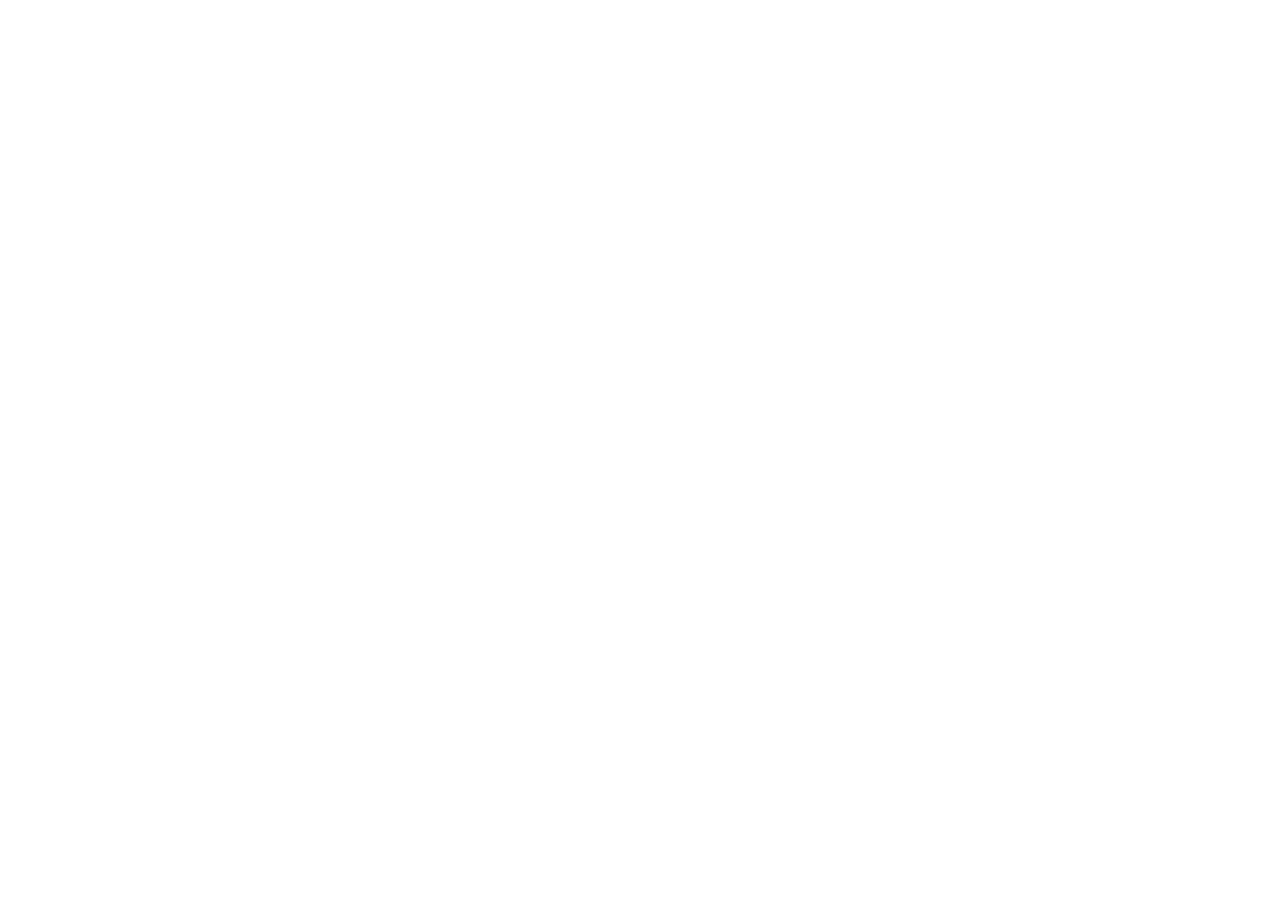
==== index.html @ 35547402 "Add files via upload" ====
<!doctype html>
<html lang="tr">
<head>
  <meta charset="utf-8">
  <meta name="viewport" content="width=device-width, initial-scale=1, viewport-fit=cover">
  <title>sorsana</title>
  <meta name="description" content="Anonim soru sor, yanıtla, paylaş.">
  <meta name="theme-color" content="#0F0D16">
  <meta name="apple-mobile-web-app-capable" content="yes">
  <meta name="mobile-web-app-capable" content="yes">
  <meta name="apple-mobile-web-app-status-bar-style" content="black">
  <meta name="apple-mobile-web-app-title" content="sorsana">
  <link rel="icon" type="image/png" sizes="32x32" href="/icons/favicon-32.png">
  <link rel="apple-touch-icon" href="/icons/apple-touch-icon.png">
  <link rel="preconnect" href="https://fonts.googleapis.com">
  <link rel="preconnect" href="https://fonts.gstatic.com" crossorigin>
  <link href="https://fonts.googleapis.com/css2?family=Plus+Jakarta+Sans:wght@400;500;600;700;800&display=swap" rel="stylesheet">
  <script type="module" crossorigin src="/assets/index-DtVCGvJN.js"></script>
  <link rel="stylesheet" crossorigin href="/assets/index-DFHvQ4xQ.css">
<link rel="manifest" href="/manifest.webmanifest"></head>
<body>
  <div id="root"></div>
</body>
</html>
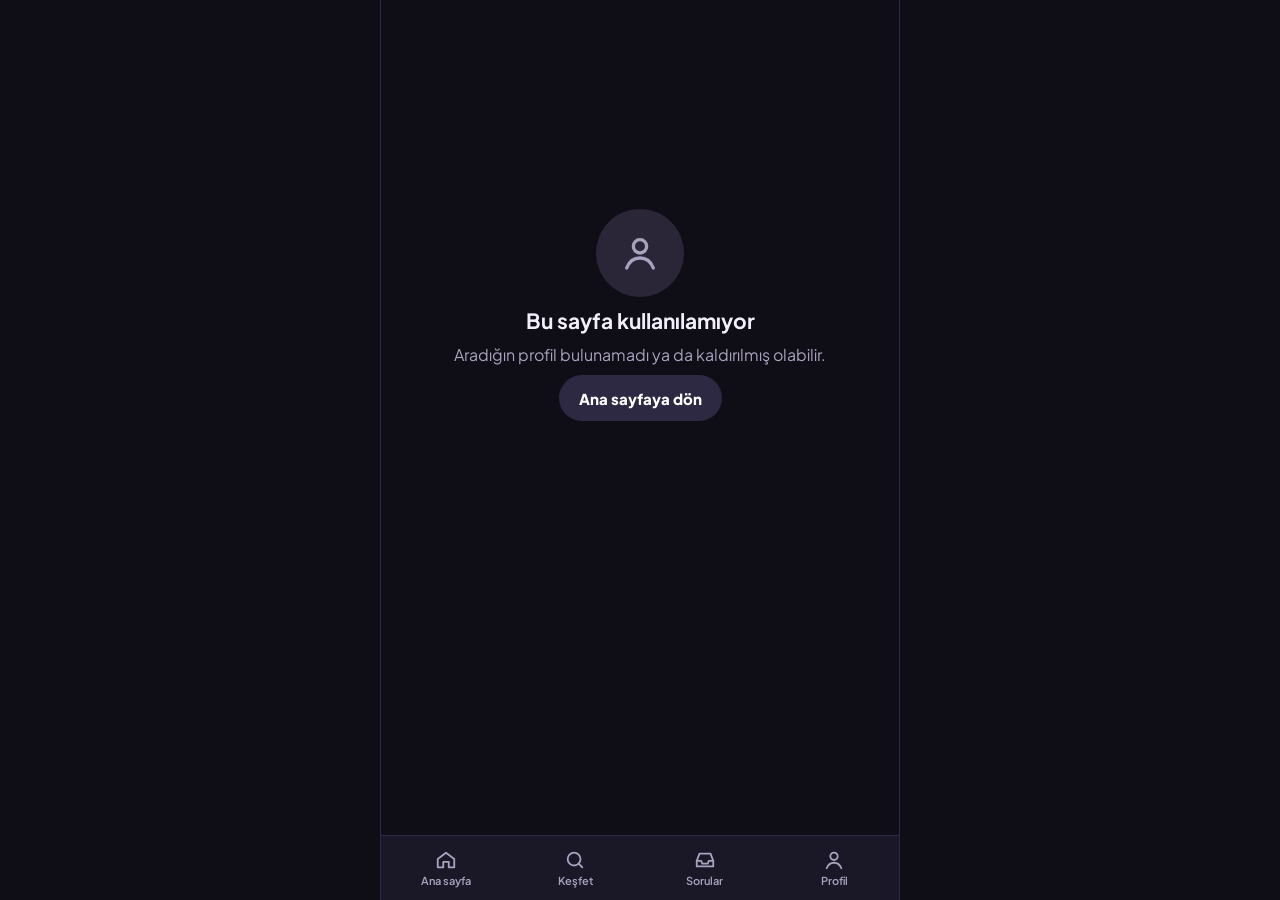
==== commit 2ea6b8f8: "Add files via upload" ====
--- a/index.html
+++ b/index.html
@@ -15,7 +15,7 @@
   <link rel="preconnect" href="https://fonts.googleapis.com">
   <link rel="preconnect" href="https://fonts.gstatic.com" crossorigin>
   <link href="https://fonts.googleapis.com/css2?family=Plus+Jakarta+Sans:wght@400;500;600;700;800&display=swap" rel="stylesheet">
-  <script type="module" crossorigin src="/assets/index-DtVCGvJN.js"></script>
+  <script type="module" crossorigin src="/assets/index-CO_cRROq.js"></script>
   <link rel="stylesheet" crossorigin href="/assets/index-DFHvQ4xQ.css">
 <link rel="manifest" href="/manifest.webmanifest"></head>
 <body>
--- a/assets/index-DFHvQ4xQ.css
+++ b/assets/index-DFHvQ4xQ.css
@@ -0,0 +1 @@
+:root{--bg: #0F0D16;--surface: #1A1726;--surface-2: #13111C;--raised: #2E2942;--chip: #26232F;--line: #2E2942;--line-soft: #262236;--input-line: #3A3450;--text: #F2EFFA;--text-2: #A9A2BF;--text-3: #CFC8E3;--neon: #E4FF3A;--neon-press: #B8CF1F;--neon-pale: #F4FFB8;--pink: #D6336C;--blue: #1D9BF0;--anon: #8F8AA3;--danger: #FF8A8A;--danger-bg: #3A1620;--danger-btn: #B02525;--radius: 18px;font-family:Plus Jakarta Sans,system-ui,sans-serif;color-scheme:dark}*{box-sizing:border-box;-webkit-tap-highlight-color:transparent}html,body{margin:0;background:var(--bg);color:var(--text);-webkit-text-size-adjust:100%}body{min-height:100dvh}a{color:var(--neon);text-decoration:none}button,input,textarea,select{font-family:inherit;font-size:16px;color:inherit}button{cursor:pointer}button:disabled{cursor:not-allowed}img{display:block;max-width:100%}:focus-visible{outline:2px solid var(--neon);outline-offset:2px}.sr{position:absolute;width:1px;height:1px;overflow:hidden;clip:rect(0 0 0 0);white-space:nowrap}.app{max-width:520px;margin:0 auto;min-height:100dvh;display:flex;flex-direction:column;padding-top:env(safe-area-inset-top);background:var(--bg);position:relative}.app-main{flex:1;display:flex;flex-direction:column}.topbar{position:sticky;top:0;z-index:20;min-height:56px;padding:0 8px 0 16px;display:flex;align-items:center;justify-content:space-between;gap:8px;background:var(--surface);border-bottom:1px solid var(--line)}.topbar.back{padding-left:4px;justify-content:flex-start}.topbar h1{margin:0;font-size:17px;font-weight:800;flex:1;min-width:0;overflow:hidden;text-overflow:ellipsis;white-space:nowrap}.logo{font-size:22px;font-weight:800;letter-spacing:-.5px;color:var(--neon)}.icon-btn{width:44px;height:44px;border:0;background:transparent;display:inline-flex;align-items:center;justify-content:center;border-radius:22px;color:var(--text);flex-shrink:0}.icon-btn:active{background:var(--raised)}.bottomnav{position:sticky;bottom:0;z-index:20;display:grid;grid-template-columns:repeat(4,minmax(0,1fr));background:var(--surface);border-top:1px solid var(--line);padding-bottom:env(safe-area-inset-bottom)}.bottomnav a{height:64px;display:flex;flex-direction:column;align-items:center;justify-content:center;gap:3px;font-size:11px;font-weight:600;color:var(--text-2);position:relative}.bottomnav a.on{color:var(--neon);font-weight:700}.badge{position:absolute;top:8px;left:54%;min-width:18px;height:18px;padding:0 5px;border-radius:9px;background:var(--pink);color:#fff;font-size:11px;font-weight:800;display:flex;align-items:center;justify-content:center}.page{padding:16px;display:flex;flex-direction:column;gap:12px}.card{background:var(--surface);border:1px solid var(--line);border-radius:var(--radius);padding:16px;display:flex;flex-direction:column;gap:12px}.muted{color:var(--text-2)}.small{font-size:13px}.tiny{font-size:12px}.bold{font-weight:800}.row{display:flex;align-items:center;gap:8px}.row.wrap{flex-wrap:wrap}.grow{flex:1;min-width:0}.center{text-align:center}.stack{display:flex;flex-direction:column;gap:8px}.btn{height:46px;padding:0 20px;border-radius:23px;border:0;font-size:15px;font-weight:800;display:inline-flex;align-items:center;justify-content:center;gap:8px;white-space:nowrap}.btn.primary{background:var(--neon);color:#0f0d16}.btn.primary:active{background:var(--neon-press)}.btn.secondary{background:var(--raised);color:#fff}.btn.ghost{background:transparent;color:var(--text);border:1px solid var(--input-line)}.btn.danger{background:var(--danger-btn);color:#fff}.btn.small{height:38px;padding:0 16px;font-size:13px}.btn.block{width:100%}.btn:disabled{background:var(--raised);color:#8a839f;border-color:transparent}.chip{height:36px;padding:0 14px;border-radius:18px;border:1px solid var(--input-line);background:transparent;color:var(--text);font-size:13px;font-weight:600;display:inline-flex;align-items:center;gap:6px}.chip.on{background:var(--text);color:var(--bg);border-color:var(--text);font-weight:800}.field{display:flex;flex-direction:column;gap:6px}.field label{font-size:13px;font-weight:700}.input,.textarea{width:100%;border:1px solid var(--input-line);border-radius:14px;padding:12px 14px;background:var(--surface-2);color:var(--text);font-size:16px}.input{height:50px}.textarea{resize:none;line-height:1.5;min-height:96px}.input.err,.textarea.err{border:2px solid #C92A2A}.alert{display:flex;gap:8px;align-items:flex-start;border-radius:12px;padding:10px 12px;font-size:13px;font-weight:600;line-height:1.45;background:var(--danger-bg);color:#ffb3b3}.note{display:flex;gap:10px;align-items:flex-start;border-radius:12px;padding:10px 12px;font-size:13px;line-height:1.45;background:var(--chip);color:var(--text-3)}.switch{width:46px;height:28px;border-radius:14px;border:0;background:var(--input-line);position:relative;padding:0;flex-shrink:0}.switch:after{content:"";position:absolute;top:3px;left:3px;width:22px;height:22px;border-radius:50%;background:var(--text-2);transition:left .15s}.switch[aria-checked=true]{background:var(--neon)}.switch[aria-checked=true]:after{left:21px;background:#0f0d16}.tabs{display:grid;grid-auto-flow:column;grid-auto-columns:1fr;background:var(--surface);border-bottom:1px solid var(--line)}.tabs button{height:44px;border:0;background:transparent;color:var(--text-2);font-size:14px;font-weight:600;border-bottom:3px solid transparent}.tabs button.on{color:var(--text);font-weight:800;border-bottom-color:var(--neon)}.seg{display:grid;grid-auto-flow:column;grid-auto-columns:1fr;gap:4px;background:#221e30;border-radius:14px;padding:4px}.seg button{height:44px;border:0;border-radius:11px;background:transparent;color:var(--text-3);font-size:14px;font-weight:600;display:flex;align-items:center;justify-content:center;gap:6px}.seg button.on{background:var(--input-line);color:var(--text);font-weight:800}.avatar{border-radius:50%;background:var(--neon-pale);color:#3d4500;display:flex;align-items:center;justify-content:center;font-weight:700;overflow:hidden;flex-shrink:0}.avatar img{width:100%;height:100%;object-fit:cover}.avatar.anon{background:#2a2638;color:var(--text-2);font-weight:800}.ring{box-shadow:0 0 0 2px var(--bg),0 0 0 4px var(--pink)}.qbox{background:var(--bg);border-radius:12px;padding:10px 12px}.qbox .who{font-size:12px;font-weight:700;color:var(--text-2)}.qbox p{margin:2px 0 0;font-size:15px;font-weight:700;line-height:1.4}.actions{display:flex;gap:18px;border-top:1px solid var(--line-soft);padding-top:6px}.act{display:inline-flex;align-items:center;gap:6px;min-height:44px;border:0;background:transparent;color:var(--text-2);font-size:14px;font-weight:600;padding:0}.act.liked{color:var(--pink)}.empty{padding:48px 24px;text-align:center;color:var(--text-2);display:flex;flex-direction:column;gap:10px;align-items:center}.spinner{width:28px;height:28px;border-radius:50%;border:3px solid var(--raised);border-top-color:var(--neon);animation:spin .8s linear infinite;margin:32px auto}@keyframes spin{to{transform:rotate(360deg)}}.toast{position:fixed;left:50%;bottom:calc(84px + env(safe-area-inset-bottom));transform:translate(-50%);z-index:100;background:var(--text);color:var(--bg);font-weight:700;font-size:14px;padding:12px 18px;border-radius:14px;max-width:calc(100% - 32px);box-shadow:0 8px 24px #00000080}.sheet-backdrop{position:fixed;top:0;right:0;bottom:0;left:0;z-index:90;background:#05040ab8;display:flex;align-items:flex-end;justify-content:center}.sheet{width:100%;max-width:520px;background:var(--surface);border-radius:26px 26px 0 0;padding:12px 20px calc(24px + env(safe-area-inset-bottom));display:flex;flex-direction:column;gap:16px;max-height:90dvh;overflow:auto}.sheet .grip{align-self:center;width:40px;height:5px;border-radius:3px;background:var(--input-line)}.list-item{display:flex;align-items:center;gap:12px;padding:10px 16px}.media-video{width:100%;max-height:70dvh;border-radius:14px;background:#1e1a2b}.wave{display:flex;align-items:center;gap:12px;background:var(--chip);border-radius:14px;padding:10px 12px}.play{width:44px;height:44px;border-radius:50%;border:0;background:var(--neon);display:flex;align-items:center;justify-content:center;flex-shrink:0}.progress{height:4px;border-radius:2px;background:var(--raised);flex:1;overflow:hidden}.progress>div{height:100%;background:var(--neon)}.cover{height:136px;background:#2b2247 center/cover no-repeat}.verified{display:inline-flex;vertical-align:middle}.admin-tag{font-size:10px;font-weight:800;color:#0f0d16;background:var(--neon);padding:2px 6px;border-radius:6px;letter-spacing:.3px}.story-tray{display:flex;gap:14px;padding:14px 12px;overflow-x:auto;background:var(--surface);border-bottom:1px solid var(--line);scrollbar-width:none}.story-tray a{width:66px;display:flex;flex-direction:column;align-items:center;gap:6px;color:var(--text);flex-shrink:0;font-size:11px;font-weight:600}.story-tray span.name{max-width:66px;overflow:hidden;text-overflow:ellipsis;white-space:nowrap}.story-view{position:fixed;top:0;right:0;bottom:0;left:0;z-index:50;background:#000;color:#fff;display:flex;flex-direction:column}.story-view .bars{display:grid;grid-auto-flow:column;gap:4px;padding:calc(10px + env(safe-area-inset-top)) 12px 0}.story-view .bars span{height:3px;border-radius:2px;background:#ffffff59;overflow:hidden}.story-view .bars span i{display:block;height:100%;background:#fff}.story-stage{flex:1;position:relative;display:flex;align-items:center;justify-content:center;overflow:hidden}.story-stage img,.story-stage video{width:100%;height:100%;object-fit:contain}.story-tap{position:absolute;top:0;bottom:0;width:35%;border:0;background:transparent}.admin{min-height:100dvh;display:flex;flex-wrap:wrap;align-items:stretch;background:var(--bg)}.admin nav{flex:1 1 220px;max-width:100%;background:var(--surface-2);padding:24px 14px;display:flex;flex-direction:column;gap:4px}.admin nav a{min-height:42px;padding:0 12px;border-radius:10px;display:flex;align-items:center;justify-content:space-between;font-size:14px;font-weight:600;color:#cfcbd9}.admin nav a.on{background:var(--raised);color:#fff;font-weight:800}.admin main{flex:999 1 640px;min-width:0;padding:28px;display:flex;flex-direction:column;gap:20px}.kpis{display:grid;grid-template-columns:repeat(auto-fill,minmax(min(100%,200px),1fr));gap:14px}.kpi{background:var(--surface);border:1px solid var(--line);border-radius:16px;padding:16px;display:flex;flex-direction:column;gap:6px}.kpi .v{font-size:30px;font-weight:800;letter-spacing:-.5px}.table-wrap{overflow-x:auto;border:1px solid var(--line);border-radius:12px}table{width:100%;border-collapse:collapse;font-size:13px}th,td{text-align:left;padding:10px 14px;border-bottom:1px solid var(--line-soft)}th{color:var(--text-2);font-weight:700}@media (min-width: 900px){.app{border-left:1px solid var(--line);border-right:1px solid var(--line)}}
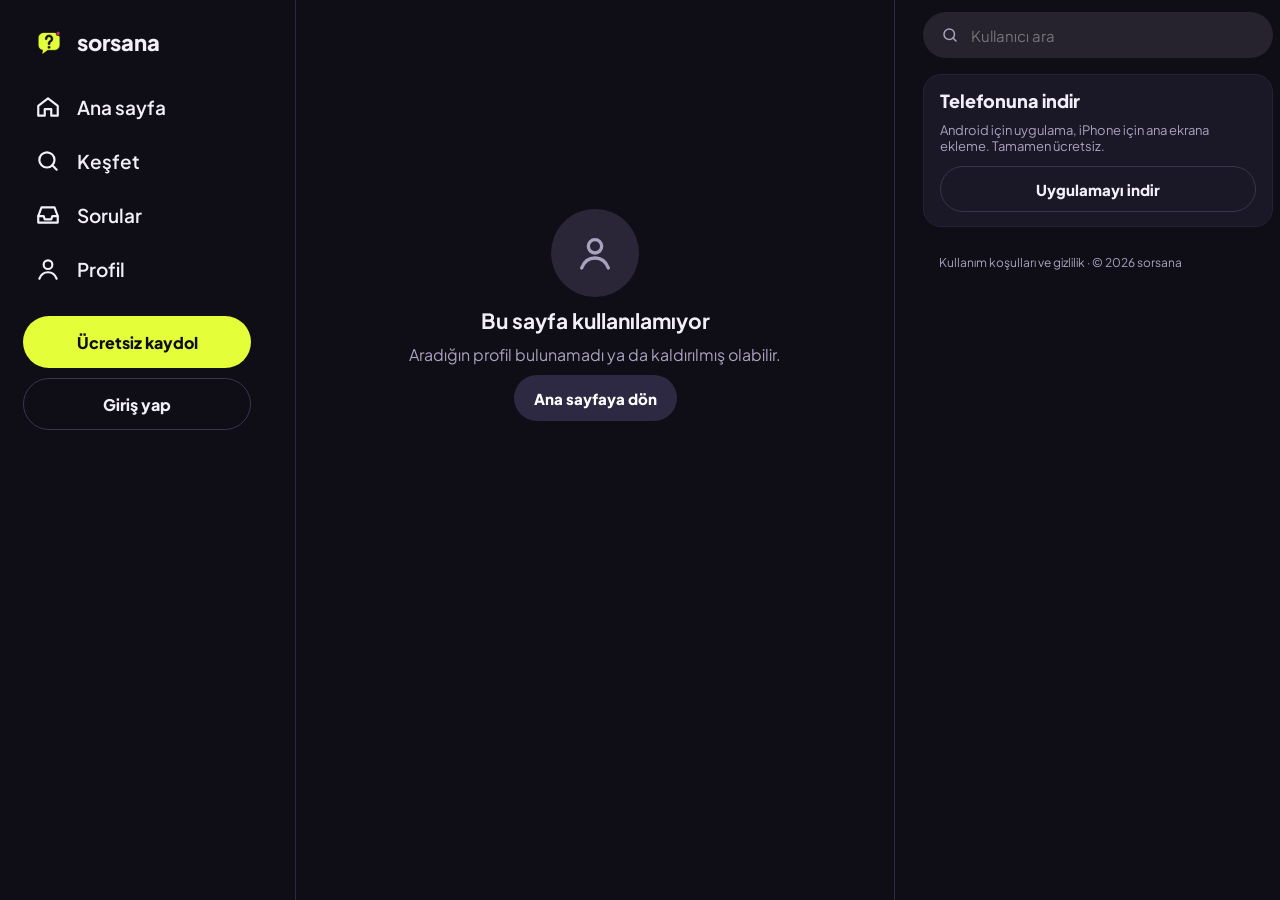
==== commit 2fc99983: "Add files via upload" ====
--- a/index.html
+++ b/index.html
@@ -5,6 +5,18 @@
   <meta name="viewport" content="width=device-width, initial-scale=1, viewport-fit=cover">
   <title>sorsana</title>
   <meta name="description" content="Anonim soru sor, yanıtla, paylaş.">
+  <!--og-->
+  <meta property="og:site_name" content="sorsana">
+  <meta property="og:type" content="website">
+  <meta property="og:url" content="https://sorsana.github.io/">
+  <meta property="og:title" content="sorsana · Anonim soru sor">
+  <meta property="og:description" content="Anonim soru sor, cesurca yanıtla. Ücretsiz katıl, soru linkini paylaş.">
+  <meta property="og:image" content="https://sorsana.github.io/icons/icon-512.png">
+  <meta name="twitter:card" content="summary">
+  <meta name="twitter:title" content="sorsana · Anonim soru sor">
+  <meta name="twitter:description" content="Anonim soru sor, cesurca yanıtla. Ücretsiz katıl, soru linkini paylaş.">
+  <meta name="twitter:image" content="https://sorsana.github.io/icons/icon-512.png">
+  <!--/og-->
   <meta name="theme-color" content="#0F0D16">
   <meta name="apple-mobile-web-app-capable" content="yes">
   <meta name="mobile-web-app-capable" content="yes">
@@ -15,8 +27,8 @@
   <link rel="preconnect" href="https://fonts.googleapis.com">
   <link rel="preconnect" href="https://fonts.gstatic.com" crossorigin>
   <link href="https://fonts.googleapis.com/css2?family=Plus+Jakarta+Sans:wght@400;500;600;700;800&display=swap" rel="stylesheet">
-  <script type="module" crossorigin src="/assets/index-CO_cRROq.js"></script>
-  <link rel="stylesheet" crossorigin href="/assets/index-DFHvQ4xQ.css">
+  <script type="module" crossorigin src="/assets/index-LwbwvHBW.js"></script>
+  <link rel="stylesheet" crossorigin href="/assets/index-Be15O-FI.css">
 <link rel="manifest" href="/manifest.webmanifest"></head>
 <body>
   <div id="root"></div>
--- a/assets/index-Be15O-FI.css
+++ b/assets/index-Be15O-FI.css
@@ -0,0 +1 @@
+:root{--bg: #0F0D16;--surface: #1A1726;--surface-2: #13111C;--raised: #2E2942;--chip: #26232F;--line: #2E2942;--line-soft: #262236;--input-line: #3A3450;--text: #F2EFFA;--text-2: #A9A2BF;--text-3: #CFC8E3;--neon: #E4FF3A;--neon-press: #B8CF1F;--neon-pale: #F4FFB8;--pink: #D6336C;--blue: #1D9BF0;--anon: #8F8AA3;--danger: #FF8A8A;--danger-bg: #3A1620;--danger-btn: #B02525;--radius: 18px;font-family:Plus Jakarta Sans,system-ui,sans-serif;color-scheme:dark}*{box-sizing:border-box;-webkit-tap-highlight-color:transparent}html,body{margin:0;background:var(--bg);color:var(--text);-webkit-text-size-adjust:100%}body{min-height:100dvh}a{color:var(--neon);text-decoration:none}button,input,textarea,select{font-family:inherit;font-size:16px;color:inherit}button{cursor:pointer}button:disabled{cursor:not-allowed}img{display:block;max-width:100%}:focus-visible{outline:2px solid var(--neon);outline-offset:2px}.sr{position:absolute;width:1px;height:1px;overflow:hidden;clip:rect(0 0 0 0);white-space:nowrap}.app{max-width:520px;margin:0 auto;min-height:100dvh;display:flex;flex-direction:column;padding-top:env(safe-area-inset-top);background:var(--bg);position:relative}.app-main{flex:1;display:flex;flex-direction:column}.topbar{position:sticky;top:0;z-index:20;min-height:56px;padding:0 8px 0 16px;display:flex;align-items:center;justify-content:space-between;gap:8px;background:var(--surface);border-bottom:1px solid var(--line)}.topbar.back{padding-left:4px;justify-content:flex-start}.topbar h1{margin:0;font-size:17px;font-weight:800;flex:1;min-width:0;overflow:hidden;text-overflow:ellipsis;white-space:nowrap}.logo{font-size:22px;font-weight:800;letter-spacing:-.5px;color:var(--neon)}.icon-btn{width:44px;height:44px;border:0;background:transparent;display:inline-flex;align-items:center;justify-content:center;border-radius:22px;color:var(--text);flex-shrink:0}.icon-btn:active{background:var(--raised)}.bottomnav{position:sticky;bottom:0;z-index:20;display:grid;grid-template-columns:repeat(4,minmax(0,1fr));background:var(--surface);border-top:1px solid var(--line);padding-bottom:env(safe-area-inset-bottom)}.bottomnav a{height:64px;display:flex;flex-direction:column;align-items:center;justify-content:center;gap:3px;font-size:11px;font-weight:600;color:var(--text-2);position:relative}.bottomnav a.on{color:var(--neon);font-weight:700}.badge{position:absolute;top:8px;left:54%;min-width:18px;height:18px;padding:0 5px;border-radius:9px;background:var(--pink);color:#fff;font-size:11px;font-weight:800;display:flex;align-items:center;justify-content:center}.page{padding:16px;display:flex;flex-direction:column;gap:12px}.card{background:var(--surface);border:1px solid var(--line);border-radius:var(--radius);padding:16px;display:flex;flex-direction:column;gap:12px}.muted{color:var(--text-2)}.small{font-size:13px}.tiny{font-size:12px}.bold{font-weight:800}.row{display:flex;align-items:center;gap:8px}.row.wrap{flex-wrap:wrap}.grow{flex:1;min-width:0}.center{text-align:center}.stack{display:flex;flex-direction:column;gap:8px}.btn{height:46px;padding:0 20px;border-radius:23px;border:0;font-size:15px;font-weight:800;display:inline-flex;align-items:center;justify-content:center;gap:8px;white-space:nowrap}.btn.primary{background:var(--neon);color:#0f0d16}.btn.primary:active{background:var(--neon-press)}.btn.secondary{background:var(--raised);color:#fff}.btn.ghost{background:transparent;color:var(--text);border:1px solid var(--input-line)}.btn.danger{background:var(--danger-btn);color:#fff}.btn.small{height:38px;padding:0 16px;font-size:13px}.btn.block{width:100%}.btn:disabled{background:var(--raised);color:#8a839f;border-color:transparent}.chip{height:36px;padding:0 14px;border-radius:18px;border:1px solid var(--input-line);background:transparent;color:var(--text);font-size:13px;font-weight:600;display:inline-flex;align-items:center;gap:6px}.chip.on{background:var(--text);color:var(--bg);border-color:var(--text);font-weight:800}.field{display:flex;flex-direction:column;gap:6px}.field label{font-size:13px;font-weight:700}.input,.textarea{width:100%;border:1px solid var(--input-line);border-radius:14px;padding:12px 14px;background:var(--surface-2);color:var(--text);font-size:16px}.input{height:50px}.textarea{resize:none;line-height:1.5;min-height:96px}.input.err,.textarea.err{border:2px solid #C92A2A}.alert{display:flex;gap:8px;align-items:flex-start;border-radius:12px;padding:10px 12px;font-size:13px;font-weight:600;line-height:1.45;background:var(--danger-bg);color:#ffb3b3}.note{display:flex;gap:10px;align-items:flex-start;border-radius:12px;padding:10px 12px;font-size:13px;line-height:1.45;background:var(--chip);color:var(--text-3)}.switch{width:46px;height:28px;border-radius:14px;border:0;background:var(--input-line);position:relative;padding:0;flex-shrink:0}.switch:after{content:"";position:absolute;top:3px;left:3px;width:22px;height:22px;border-radius:50%;background:var(--text-2);transition:left .15s}.switch[aria-checked=true]{background:var(--neon)}.switch[aria-checked=true]:after{left:21px;background:#0f0d16}.tabs{display:grid;grid-auto-flow:column;grid-auto-columns:1fr;background:var(--surface);border-bottom:1px solid var(--line)}.tabs button{height:44px;border:0;background:transparent;color:var(--text-2);font-size:14px;font-weight:600;border-bottom:3px solid transparent}.tabs button.on{color:var(--text);font-weight:800;border-bottom-color:var(--neon)}.seg{display:grid;grid-auto-flow:column;grid-auto-columns:1fr;gap:4px;background:#221e30;border-radius:14px;padding:4px}.seg button{height:44px;border:0;border-radius:11px;background:transparent;color:var(--text-3);font-size:14px;font-weight:600;display:flex;align-items:center;justify-content:center;gap:6px}.seg button.on{background:var(--input-line);color:var(--text);font-weight:800}.avatar{border-radius:50%;background:var(--neon-pale);color:#3d4500;display:flex;align-items:center;justify-content:center;font-weight:700;overflow:hidden;flex-shrink:0}.avatar img{width:100%;height:100%;object-fit:cover}.avatar.anon{background:#2a2638;color:var(--text-2);font-weight:800}.ring{box-shadow:0 0 0 2px var(--bg),0 0 0 4px var(--pink)}.qbox{background:var(--bg);border-radius:12px;padding:10px 12px}.qbox .who{font-size:12px;font-weight:700;color:var(--text-2)}.qbox p{margin:2px 0 0;font-size:15px;font-weight:700;line-height:1.4}.actions{display:flex;gap:18px;border-top:1px solid var(--line-soft);padding-top:6px}.act{display:inline-flex;align-items:center;gap:6px;min-height:44px;border:0;background:transparent;color:var(--text-2);font-size:14px;font-weight:600;padding:0}.act.liked{color:var(--pink)}.empty{padding:48px 24px;text-align:center;color:var(--text-2);display:flex;flex-direction:column;gap:10px;align-items:center}.spinner{width:28px;height:28px;border-radius:50%;border:3px solid var(--raised);border-top-color:var(--neon);animation:spin .8s linear infinite;margin:32px auto}@keyframes spin{to{transform:rotate(360deg)}}.toast{position:fixed;left:50%;bottom:calc(84px + env(safe-area-inset-bottom));transform:translate(-50%);z-index:100;background:var(--text);color:var(--bg);font-weight:700;font-size:14px;padding:12px 18px;border-radius:14px;max-width:calc(100% - 32px);box-shadow:0 8px 24px #00000080}.sheet-backdrop{position:fixed;top:0;right:0;bottom:0;left:0;z-index:90;background:#05040ab8;display:flex;align-items:flex-end;justify-content:center}.sheet{width:100%;max-width:520px;background:var(--surface);border-radius:26px 26px 0 0;padding:12px 20px calc(24px + env(safe-area-inset-bottom));display:flex;flex-direction:column;gap:16px;max-height:90dvh;overflow:auto}.sheet .grip{align-self:center;width:40px;height:5px;border-radius:3px;background:var(--input-line)}.list-item{display:flex;align-items:center;gap:12px;padding:10px 16px}.media-video{width:100%;max-height:70dvh;border-radius:14px;background:#1e1a2b}.wave{display:flex;align-items:center;gap:12px;background:var(--chip);border-radius:14px;padding:10px 12px}.play{width:44px;height:44px;border-radius:50%;border:0;background:var(--neon);display:flex;align-items:center;justify-content:center;flex-shrink:0}.progress{height:4px;border-radius:2px;background:var(--raised);flex:1;overflow:hidden}.progress>div{height:100%;background:var(--neon)}.cover{height:136px;background:#2b2247 center/cover no-repeat}.verified{display:inline-block;vertical-align:middle;flex-shrink:0}.admin-tag{font-size:10px;font-weight:800;color:#0f0d16;background:var(--neon);padding:2px 6px;border-radius:6px;letter-spacing:.3px}.story-tray{display:flex;gap:14px;padding:14px 12px;overflow-x:auto;background:var(--surface);border-bottom:1px solid var(--line);scrollbar-width:none}.story-tray a{width:66px;display:flex;flex-direction:column;align-items:center;gap:6px;color:var(--text);flex-shrink:0;font-size:11px;font-weight:600}.story-tray span.name{max-width:66px;overflow:hidden;text-overflow:ellipsis;white-space:nowrap}.story-view{position:fixed;top:0;right:0;bottom:0;left:0;z-index:50;background:#000;color:#fff;display:flex;flex-direction:column}.story-view .bars{display:grid;grid-auto-flow:column;gap:4px;padding:calc(10px + env(safe-area-inset-top)) 12px 0}.story-view .bars span{height:3px;border-radius:2px;background:#ffffff59;overflow:hidden}.story-view .bars span i{display:block;height:100%;background:#fff}.story-stage{flex:1;position:relative;display:flex;align-items:center;justify-content:center;overflow:hidden}.story-stage>img,.story-stage>video{width:100%;height:100%;object-fit:contain}.story-tap{position:absolute;top:0;bottom:0;width:35%;border:0;background:transparent}.admin{min-height:100dvh;display:flex;flex-wrap:wrap;align-items:stretch;background:var(--bg)}.admin nav{flex:1 1 220px;max-width:100%;background:var(--surface-2);padding:24px 14px;display:flex;flex-direction:column;gap:4px}.admin nav a{min-height:42px;padding:0 12px;border-radius:10px;display:flex;align-items:center;justify-content:space-between;font-size:14px;font-weight:600;color:#cfcbd9}.admin nav a.on{background:var(--raised);color:#fff;font-weight:800}.admin main{flex:999 1 640px;min-width:0;padding:28px;display:flex;flex-direction:column;gap:20px}.kpis{display:grid;grid-template-columns:repeat(auto-fill,minmax(min(100%,200px),1fr));gap:14px}.kpi{background:var(--surface);border:1px solid var(--line);border-radius:16px;padding:16px;display:flex;flex-direction:column;gap:6px}.kpi .v{font-size:30px;font-weight:800;letter-spacing:-.5px}.table-wrap{overflow-x:auto;border:1px solid var(--line);border-radius:12px}table{width:100%;border-collapse:collapse;font-size:13px}th,td{text-align:left;padding:10px 14px;border-bottom:1px solid var(--line-soft)}th{color:var(--text-2);font-weight:700}@media (min-width: 900px){.app{border-left:1px solid var(--line);border-right:1px solid var(--line)}}.shell{display:contents}.side-nav,.right-rail{display:none}@media (min-width: 760px){body{background:var(--bg)}.shell{display:grid;grid-template-columns:88px minmax(0,600px);justify-content:center;min-height:100dvh}.shell>.app{max-width:600px;width:100%;margin:0;border-left:1px solid var(--line);border-right:1px solid var(--line)}.shell .bottomnav{display:none}.side-nav{display:flex;flex-direction:column;gap:14px;position:sticky;top:0;height:100dvh;padding:16px 12px;align-items:center}.side-logo{display:flex;align-items:center;gap:10px;color:var(--text);font-weight:800;font-size:22px;padding:8px}.side-logo img{border-radius:10px}.side-logo span,.side-link span:last-child,.side-cta span:last-child,.side-me .stack{display:none}.side-cta .side-ico{display:inline-flex}.side-link{display:flex;align-items:center;gap:16px;padding:12px;border-radius:999px;color:var(--text);font-size:19px;font-weight:600}.side-link:hover{background:var(--chip)}.side-link.on{color:var(--neon);font-weight:800}.side-badge{position:absolute;top:-6px;right:-8px;min-width:18px;height:18px;padding:0 5px;border-radius:9px;background:var(--pink);color:#fff;font-size:11px;font-weight:800;display:flex;align-items:center;justify-content:center}.side-cta{width:52px;height:52px;padding:0;border-radius:26px;justify-content:center}.side-cta-wrap{margin-top:8px}.side-me{margin-top:auto;display:flex;align-items:center;gap:10px;padding:10px;border-radius:999px;color:var(--text)}.side-me:hover{background:var(--chip)}.sheet-backdrop{align-items:center}.sheet{border-radius:26px;max-width:480px}.sheet .grip{display:none}}@media (min-width: 1100px){.shell{grid-template-columns:260px minmax(0,600px) 350px;gap:0 28px}.shell.no-rail{grid-template-columns:260px minmax(0,600px) 350px}.side-nav{align-items:stretch;padding:16px 16px 20px}.side-logo span,.side-link span:last-child,.side-cta span:last-child,.side-me .stack{display:inline}.side-me .stack{display:flex}.side-cta .side-ico{display:none}.side-cta{width:auto;height:52px;border-radius:26px;font-size:16px;gap:8px}.right-rail{display:flex;flex-direction:column;gap:16px;position:sticky;top:0;height:100dvh;overflow-y:auto;padding:12px 0 24px}.rail-search{display:flex;align-items:center;gap:10px;height:46px;padding:0 18px;border-radius:23px;background:var(--chip);color:var(--text-2)}.rail-search:focus-within{outline:1px solid var(--neon)}.rail-search input{flex:1;background:transparent;border:0;outline:none;color:var(--text);font-size:15px}.rail-card{background:var(--surface);border:1px solid var(--line-soft);border-radius:18px;padding:14px 16px}.rail-card h2{margin:0 0 10px;font-size:18px;font-weight:800}.rail-user{display:flex;align-items:center;gap:10px;padding:8px 0;color:var(--text)}.rail-user:hover{opacity:.85}.rail-more{display:block;padding-top:8px;color:var(--neon);font-size:14px;font-weight:600}}@media (min-width: 760px){.story-view{left:50%;right:auto;width:min(460px,56.25dvh);transform:translate(-50%);border-left:1px solid #222;border-right:1px solid #222}.story-view:before{content:"";position:fixed;top:0;right:0;bottom:0;left:0;left:-100vw;right:-100vw;background:#000;z-index:-1}}
